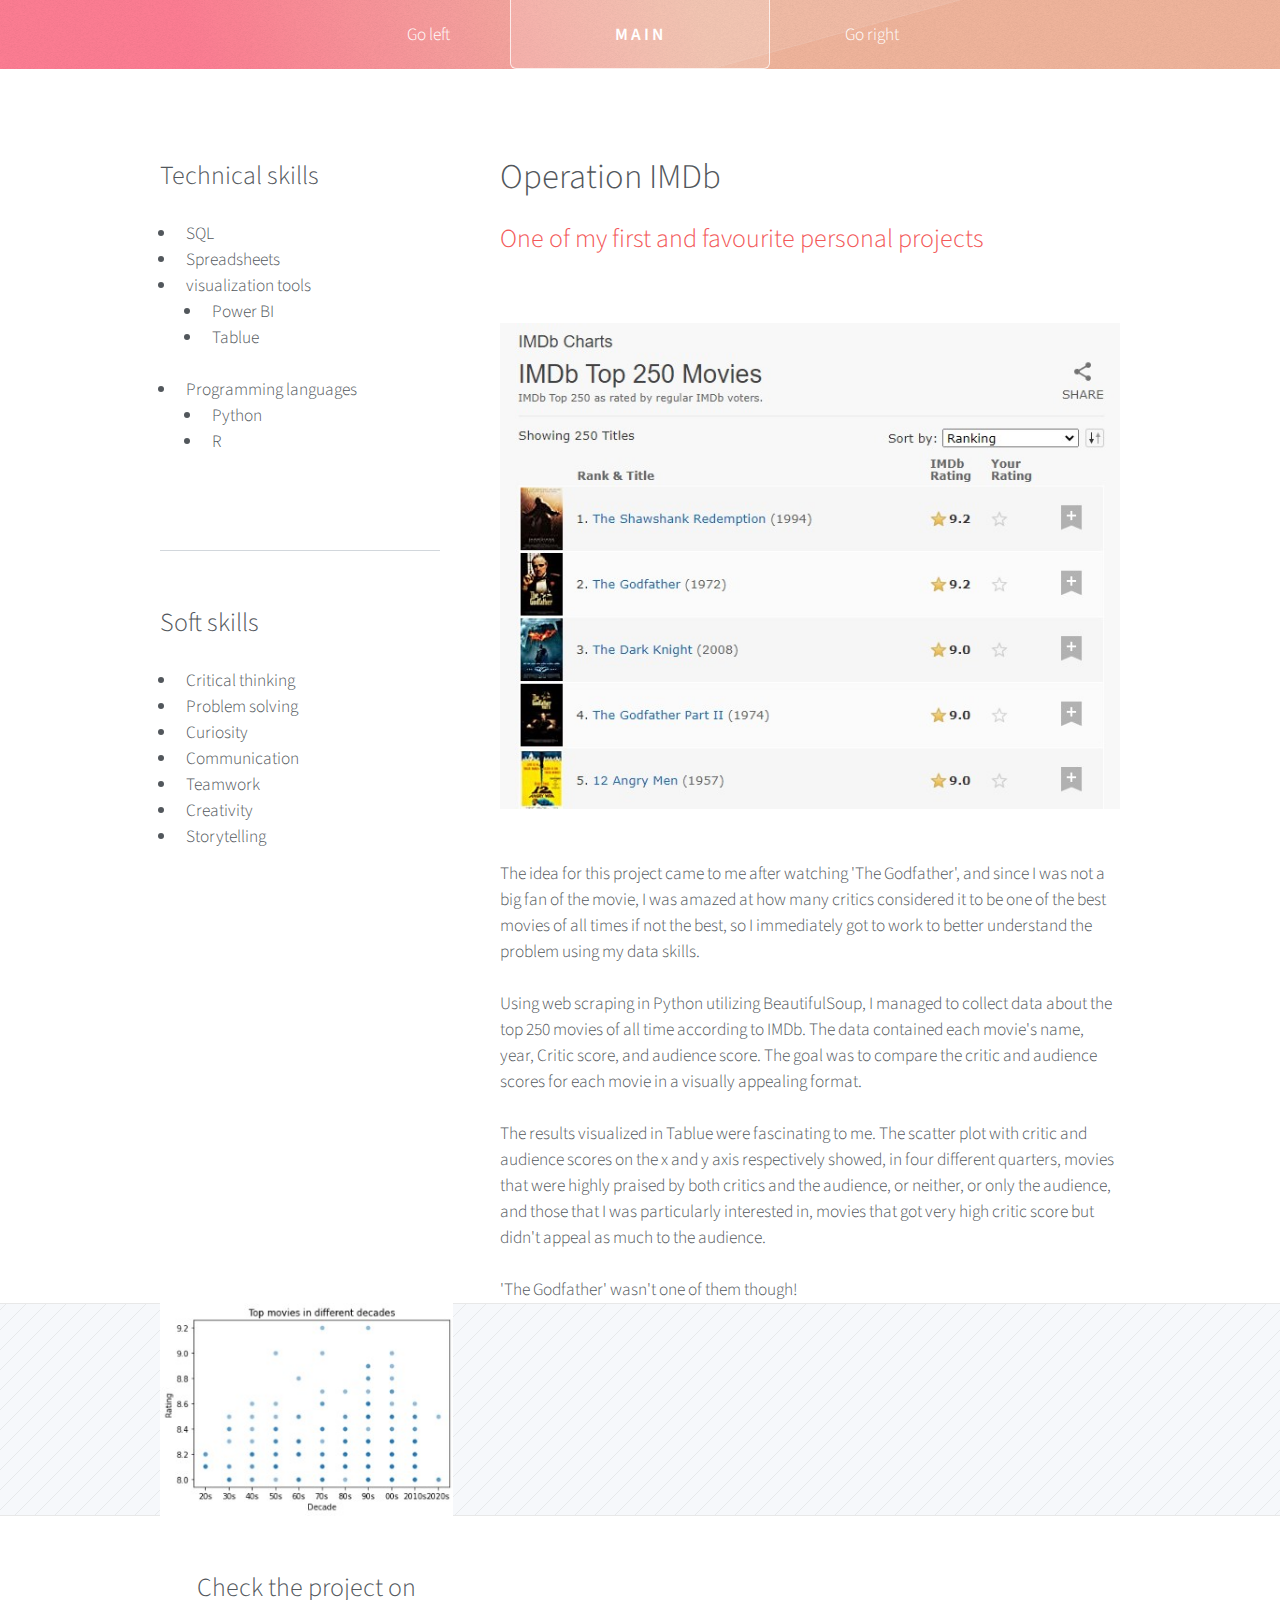
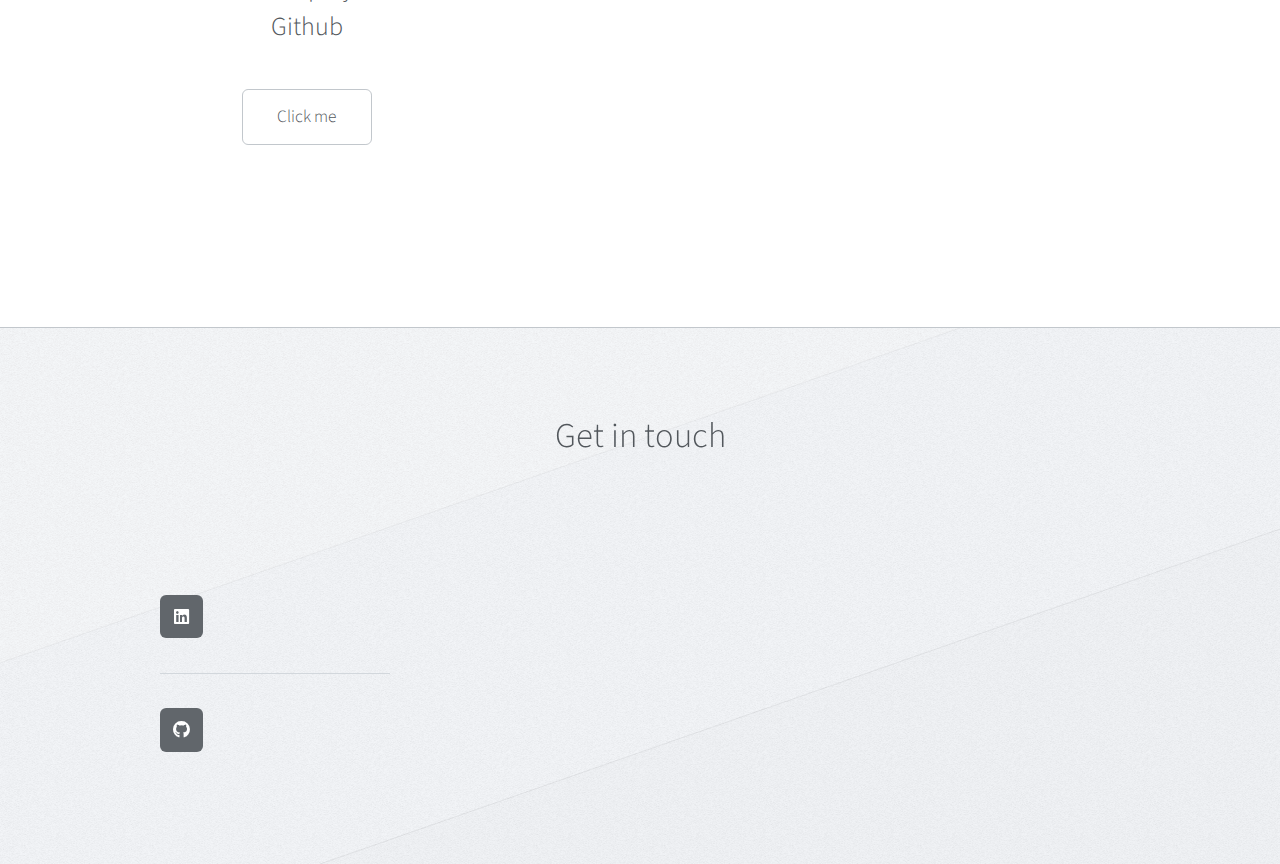
==== left-sidebar.html @ c5d0b9a7 "Add files via upload" ====
<!DOCTYPE HTML>
<!--
	Telephasic by HTML5 UP
	html5up.net | @ajlkn
	Free for personal and commercial use under the CCA 3.0 license (html5up.net/license)
-->
<html>
	<head>
		<title>Marco Nashaat</title>
		<meta charset="utf-8" />
		<meta name="viewport" content="width=device-width, initial-scale=1, user-scalable=no" />
		<link rel="stylesheet" href="assets/css/main.css" />
	</head>
	<body class="left-sidebar is-preload">
		<div id="page-wrapper">

			<!-- Header -->
				<div id="header-wrapper">
					<div id="header" class="container">

						<!-- Logo -->
							<h1 id="logo"><a href="index.html">Main</a></h1>

						<!-- Nav -->
							<nav id="nav">
								<ul>
									<!-- <li>
										<a href="#">Dropdown</a>
										<ul>
											<li><a href="#">Lorem ipsum dolor</a></li>
											<li><a href="#">Magna phasellus</a></li>
											<li><a href="#">Etiam dolore nisl</a></li>
											<li>
												<a href="#">Phasellus consequat</a>
												<ul>
													<li><a href="#">Lorem ipsum dolor</a></li>
													<li><a href="#">Phasellus consequat</a></li>
													<li><a href="#">Magna phasellus</a></li>
													<li><a href="#">Etiam dolore nisl</a></li>
												</ul>
											</li>
											<li><a href="#">Veroeros feugiat</a></li>
										</ul>
									</li> -->
									<li><a href="left-sidebar.html">Go left</a></li>
									<li class="break"><a href="right-sidebar.html">Go right</a></li>
									<!-- <li><a href="no-sidebar.html">No Sidebar</a></li> -->
								</ul>
							</nav>

					</div>
				</div>

			<!-- Main -->
				<div class="wrapper">
					<div class="container" id="main">
						<div class="row gtr-150">
							<div class="col-4 col-12-narrower">

								<!-- Sidebar -->
									<section id="sidebar">
										<section>
											<header>
												<h3>Technical skills</h3>
											</header>
											<p>
												<ul>
													<li>SQL</li>
													<li>Spreadsheets</li>
													<li>visualization tools <ul> <li>Power BI</li> <li>Tablue</li></ul></li>
													<li>Programming languages <ul><li>Python</li> <li>R</li></ul></li>
												</ul>
											</p>
											<ul class="actions">
												<!-- <li><a href="#" class="button">Magna amet nullam</a></li> -->
											</ul>
										</section>
										<section>
											<!-- <a href="#" class="image featured"><img src="images/pic07.jpg" alt="" /></a> -->
											<header>
												<h3>Soft skills</h3>
											</header>
											<p>
												<ul>
													<li>Critical thinking</li>
													<li>Problem solving</li>
													<li>Curiosity</li>
													<li>Communication</li>
													<li>Teamwork</li>
													<li>Creativity</li>
													<li>Storytelling</li>
												</ul>
											</p>
											<ul class="actions">
												<!-- <li><a href="#" class="button">Ipsum sed dolor</a></li> -->
											</ul>
										</section>
									</section>

							</div>
							<div class="col-8 col-12-narrower imp-narrower">

								<!-- Content -->
									<article id="content">
										<header>
											<h2>Operation IMDb</h2>
											<p>One of my first and favourite personal projects</p>
										</header>
										<a href="https://www.imdb.com/chart/top/?ref_=nv_mv_250" target="_blank" class="image featured"><img src="images/6.jpg" alt="" /></a>
										<p>The idea for this project came to me after watching 'The Godfather', and since I was not a big fan of the movie, I was amazed at how many critics considered it to be one of the best movies of all times if not the best, so I immediately got to work to better understand the problem using my data skills. </p>
										<p>Using web scraping in Python utilizing BeautifulSoup, I managed to collect data about the top 250 movies of all time according to IMDb. The data contained each movie's name, year, Critic score, and audience score. The goal was to compare the critic and audience scores for each movie in a visually appealing format.</p>
										<p>The results visualized in Tablue were fascinating to me. The scatter plot with critic and audience scores on the x and y axis respectively showed, in four different quarters, movies that were highly praised by both critics and the audience, or neither, or only the audience, and those that I was particularly interested in, movies that got very high critic score but didn't appeal as much to the audience.</p>
										<p>'The Godfather' wasn't one of them though!</p>
									</article>

							</div>
						</div>
						<div class="row features">
							<section class="col-4 col-12-narrower feature">
								<div class="image-wrapper first">
									<a href="https://github.com/MarcoNashaat/Top-movies-ananlysis/tree/main" target="_blank" class="image featured"><img src="images/7.jpg" alt="" /></a>
								</div>
								<header>
									<h3>Check the project on Github</h3>
								</header>
								<p></p>
								<ul class="actions">
									<li><a href="https://github.com/MarcoNashaat/Top-movies-ananlysis" target="_blank" class="button">Click me</a></li>
								</ul>
							</section>
							<!-- <section class="col-4 col-12-narrower feature">
								<div class="image-wrapper">
									<a href="#" class="image featured"><img src="images/pic04.jpg" alt="" /></a>
								</div>
								<header>
									<h3>Dolor sit consequat magna</h3>
								</header>
								<p>Lorem ipsum dolor sit amet consectetur et sed adipiscing elit. Curabitur
								vel sem sit dolor neque semper magna lorem ipsum.</p>
								<ul class="actions">
									<li><a href="#" class="button">Elevate my awareness</a></li>
								</ul>
							</section>
							<section class="col-4 col-12-narrower feature">
								<div class="image-wrapper">
									<a href="#" class="image featured"><img src="images/pic05.jpg" alt="" /></a>
								</div>
								<header>
									<h3>Dolor sit consequat magna</h3>
								</header>
								<p>Lorem ipsum dolor sit amet consectetur et sed adipiscing elit. Curabitur
								vel sem sit dolor neque semper magna lorem ipsum.</p>
								<ul class="actions">
									<li><a href="#" class="button">Elevate my awareness</a></li>
								</ul>
							</section> -->
						</div>
					</div>
				</div>

			<!-- Footer -->
				<div id="footer-wrapper">
					<div id="footer" class="container">
						<header class="major">
							<h2>Get in touch</h2>
							<p><br />
							</p>
						</header>
						<div class="row">
							<!-- <section class="col-6 col-12-narrower">
								<form method="post" action="#">
									<div class="row gtr-50">
										<div class="col-6 col-12-mobile">
											<input name="name" placeholder="Name" type="text" />
										</div>
										<div class="col-6 col-12-mobile">
											<input name="email" placeholder="Email" type="text" />
										</div>
										<div class="col-12">
											<textarea name="message" placeholder="Message"></textarea>
										</div>
										<div class="col-12">
											<ul class="actions">
												<li><input type="submit" value="Send Message" /></li>
												<li><input type="reset" value="Clear form" /></li>
											</ul>
										</div>
									</div>
								</form>
							</section> -->
							<section class="col-6 col-12-narrower">
								<div class="row gtr-0">
									<ul class="divided icons col-6 col-12-mobile">
										<li class="icon brands fa-linkedin"><a href="https://www.linkedin.com/in/marco-nashaat/" style="color: black;" target="_blank"><span class="extra">linkedin</span></a></li>
										<li class="icon brands fa-github"><a href="https://github.com/MarcoNashaat" target="_blank" style="color: black;"><span class="extra">Github</span></a></li>										
									</ul>
									<!-- <ul class="divided icons col-6 col-12-mobile">
										<li class="icon brands fa-instagram"><a href="#"><span class="extra">instagram.com/</span>untitled</a></li>
										<li class="icon brands fa-youtube"><a href="#"><span class="extra">youtube.com/</span>untitled</a></li>
										<li class="icon brands fa-pinterest"><a href="#"><span class="extra">pinterest.com/</span>untitled</a></li>
									</ul> -->
								</div>
							</section>
						</div>
					</div>
					<!-- <div id="copyright" class="container">
						<ul class="menu">
							<li>&copy; Untitled. All rights reserved.</li><li>Design: <a href="http://html5up.net">HTML5 UP</a></li>
						</ul>
					</div> -->
				</div>

		</div>

		<!-- Scripts -->
			<script src="assets/js/jquery.min.js"></script>
			<script src="assets/js/jquery.dropotron.min.js"></script>
			<script src="assets/js/browser.min.js"></script>
			<script src="assets/js/breakpoints.min.js"></script>
			<script src="assets/js/util.js"></script>
			<script src="assets/js/main.js"></script>

	</body>
</html>
---- assets/css/main.css ----
@import url("fontawesome-all.min.css");
@import url("https://fonts.googleapis.com/css?family=Source+Sans+Pro:300,300italic,400,400italic,600");

/*
	Telephasic by HTML5 UP
	html5up.net | @ajlkn
	Free for personal and commercial use under the CCA 3.0 license (html5up.net/license)
*/

html {
	scroll-behavior: smooth;
  }

html, body, div, span, applet, object,
iframe, h1, h2, h3, h4, h5, h6, p, blockquote,
pre, a, abbr, acronym, address, big, cite,
code, del, dfn, em, img, ins, kbd, q, s, samp,
small, strike, strong, sub, sup, tt, var, b,
u, i, center, dl, dt, dd, ol, ul, li, fieldset,
form, label, legend, table, caption, tbody,
tfoot, thead, tr, th, td, article, aside,
canvas, details, embed, figure, figcaption,
footer, header, hgroup, menu, nav, output, ruby,
section, summary, time, mark, audio, video {
	margin: 0;
	padding: 0;
	border: 0;
	font-size: 100%;
	font: inherit;
	vertical-align: baseline;}

article, aside, details, figcaption, figure,
footer, header, hgroup, menu, nav, section {
	display: block;}

body {
	line-height: 1;
}

ol, ul {
	list-style: none;
}

blockquote, q {
	quotes: none;
}

	blockquote:before, blockquote:after, q:before, q:after {
		content: '';
		content: none;
	}

table {
	border-collapse: collapse;
	border-spacing: 0;
}

body {
	-webkit-text-size-adjust: none;
}

mark {
	background-color: transparent;
	color: inherit;
}

input::-moz-focus-inner {
	border: 0;
	padding: 0;
}

input, select, textarea {
	-moz-appearance: none;
	-webkit-appearance: none;
	-ms-appearance: none;
	appearance: none;
}

/* Basic */

	@-ms-viewport {
		width: device-width;
	}

	html {
		box-sizing: border-box;
	}

	*, *:before, *:after {
		box-sizing: inherit;
	}

	body {
		background: #f5f7fa;
		font-family: 'Source Sans Pro', sans-serif;
		font-weight: 300;
		color: #52575c;
		line-height: 1.75em;
		font-size: 14pt;
	}

		body.is-preload *, body.is-preload *:before, body.is-preload *:after {
			-moz-animation: none !important;
			-webkit-animation: none !important;
			-ms-animation: none !important;
			animation: none !important;
			-moz-transition: none !important;
			-webkit-transition: none !important;
			-ms-transition: none !important;
			transition: none !important;
		}

	input, textarea, select {
		font-family: 'Source Sans Pro', sans-serif;
		font-weight: 300;
		color: #52575c;
		line-height: 1.75em;
		font-size: 15pt;
	}

	h1, h2, h3, h4, h5, h6 {
		font-weight: 300;
		color: #52575c;
	}

	h1 a, h2 a, h3 a, h4 a, h5 a, h6 a {
		color: inherit;
		text-decoration: none;
	}

	h2 {
		font-size: 2em;
		line-height: 1.25em;
	}

	h3 {
		font-size: 1.5em;
		line-height: 1.5em;
	}

	a {
		-moz-transition: color 0.25s ease-in-out, border-color 0.25s ease-in-out, background-color 0.25s ease-in-out;
		-webkit-transition: color 0.25s ease-in-out, border-color 0.25s ease-in-out, background-color 0.25s ease-in-out;
		-ms-transition: color 0.25s ease-in-out, border-color 0.25s ease-in-out, background-color 0.25s ease-in-out;
		transition: color 0.25s ease-in-out, border-color 0.25s ease-in-out, background-color 0.25s ease-in-out;
		color: inherit;
		text-decoration: none;
		border-bottom: dotted 1px #62676c;
	}

		a:hover {
			color: #f35858;
			border-bottom-color: rgba(255, 255, 255, 0);
		}

	strong, b {
		font-weight: 400;
		color: #42474c;
	}

	em, i {
		font-style: italic;
	}

	sub {
		position: relative;
		top: 0.5em;
		font-size: 0.8em;
	}

	sup {
		position: relative;
		top: -0.5em;
		font-size: 0.8em;
	}

	hr {
		border: 0;
		border-top: solid 1px #c2c7cc;
	}

	blockquote {
		border-left: solid 0.5em #c2c7cc;
		padding: 1em 0 1em 2em;
		font-style: italic;
	}

	p, ul, ol, dl, table {
		margin-bottom: 1.5em;
	}

	br.clear {
		clear: both;
	}

	.features {
		margin-bottom: 1.5em;
	}

	.feature {
		text-align: center;
	}

/* Sections/Article */

	section, article {
		margin-bottom: 3em;
	}

	section > :last-child,
	article > :last-child,
	section:last-child,
	article:last-child {
		margin-bottom: 0;
	}

	.row > section, .row > article {
		margin-bottom: 0;
	}

	header {
		margin-bottom: 1.5em;
	}

		header > p {
			display: block;
			color: #f35858;
			padding: 0.75em 0 1em 0;
			font-size: 1.5em;
			line-height: 1.5em;
		}

		header.major {
			text-align: center;
		}

/* Container */

	.container {
		margin: 0 auto;
		max-width: 100%;
		width: 1200px;
	}

		@media screen and (max-width: 1280px) {

			.container {
				width: 960px;
			}

		}

		@media screen and (max-width: 1080px) {

			.container {
				width: 100%;
			}

		}

		@media screen and (max-width: 820px) {

			.container {
				width: 100%;
			}

		}

		@media screen and (max-width: 736px) {

			.container {
				width: 100%;
			}

		}

		@media screen and (max-width: 480px) {

			.container {
				width: 100%;
			}

		}

/* Row */

	.row {
		display: flex;
		flex-wrap: wrap;
		box-sizing: border-box;
		align-items: stretch;
	}

		.row > * {
			box-sizing: border-box;
		}

		.row.gtr-uniform > * > :last-child {
			margin-bottom: 0;
		}

		.row.aln-left {
			justify-content: flex-start;
		}

		.row.aln-center {
			justify-content: center;
		}

		.row.aln-right {
			justify-content: flex-end;
		}

		.row.aln-top {
			align-items: flex-start;
		}

		.row.aln-middle {
			align-items: center;
		}

		.row.aln-bottom {
			align-items: flex-end;
		}

		.row > .imp {
			order: -1;
		}

		.row > .col-1 {
			width: 8.33333%;
		}

		.row > .off-1 {
			margin-left: 8.33333%;
		}

		.row > .col-2 {
			width: 16.66667%;
		}

		.row > .off-2 {
			margin-left: 16.66667%;
		}

		.row > .col-3 {
			width: 25%;
		}

		.row > .off-3 {
			margin-left: 25%;
		}

		.row > .col-4 {
			width: 33.33333%;
		}

		.row > .off-4 {
			margin-left: 33.33333%;
		}

		.row > .col-5 {
			width: 41.66667%;
		}

		.row > .off-5 {
			margin-left: 41.66667%;
		}

		.row > .col-6 {
			width: 50%;
		}

		.row > .off-6 {
			margin-left: 50%;
		}

		.row > .col-7 {
			width: 58.33333%;
		}

		.row > .off-7 {
			margin-left: 58.33333%;
		}

		.row > .col-8 {
			width: 66.66667%;
		}

		.row > .off-8 {
			margin-left: 66.66667%;
		}

		.row > .col-9 {
			width: 75%;
		}

		.row > .off-9 {
			margin-left: 75%;
		}

		.row > .col-10 {
			width: 83.33333%;
		}

		.row > .off-10 {
			margin-left: 83.33333%;
		}

		.row > .col-11 {
			width: 91.66667%;
		}

		.row > .off-11 {
			margin-left: 91.66667%;
		}

		.row > .col-12 {
			width: 100%;
		}

		.row > .off-12 {
			margin-left: 100%;
		}

		.row.gtr-0 {
			margin-top: 0px;
			margin-left: 0px;
		}

			.row.gtr-0 > * {
				padding: 0px 0 0 0px;
			}

			.row.gtr-0.gtr-uniform {
				margin-top: 0px;
			}

				.row.gtr-0.gtr-uniform > * {
					padding-top: 0px;
				}

		.row.gtr-25 {
			margin-top: -12.5px;
			margin-left: -12.5px;
		}

			.row.gtr-25 > * {
				padding: 12.5px 0 0 12.5px;
			}

			.row.gtr-25.gtr-uniform {
				margin-top: -12.5px;
			}

				.row.gtr-25.gtr-uniform > * {
					padding-top: 12.5px;
				}

		.row.gtr-50 {
			margin-top: -25px;
			margin-left: -25px;
		}

			.row.gtr-50 > * {
				padding: 25px 0 0 25px;
			}

			.row.gtr-50.gtr-uniform {
				margin-top: -25px;
			}

				.row.gtr-50.gtr-uniform > * {
					padding-top: 25px;
				}

		.row {
			margin-top: -50px;
			margin-left: -50px;
		}

			.row > * {
				padding: 50px 0 0 50px;
			}

			.row.gtr-uniform {
				margin-top: -50px;
			}

				.row.gtr-uniform > * {
					padding-top: 50px;
				}

		.row.gtr-150 {
			margin-top: -75px;
			margin-left: -75px;
		}

			.row.gtr-150 > * {
				padding: 75px 0 0 75px;
			}

			.row.gtr-150.gtr-uniform {
				margin-top: -75px;
			}

				.row.gtr-150.gtr-uniform > * {
					padding-top: 75px;
				}

		.row.gtr-200 {
			margin-top: -100px;
			margin-left: -100px;
		}

			.row.gtr-200 > * {
				padding: 100px 0 0 100px;
			}

			.row.gtr-200.gtr-uniform {
				margin-top: -100px;
			}

				.row.gtr-200.gtr-uniform > * {
					padding-top: 100px;
				}

		@media screen and (max-width: 1280px) {

			.row {
				display: flex;
				flex-wrap: wrap;
				box-sizing: border-box;
				align-items: stretch;
			}

				.row > * {
					box-sizing: border-box;
				}

				.row.gtr-uniform > * > :last-child {
					margin-bottom: 0;
				}

				.row.aln-left {
					justify-content: flex-start;
				}

				.row.aln-center {
					justify-content: center;
				}

				.row.aln-right {
					justify-content: flex-end;
				}

				.row.aln-top {
					align-items: flex-start;
				}

				.row.aln-middle {
					align-items: center;
				}

				.row.aln-bottom {
					align-items: flex-end;
				}

				.row > .imp-normal {
					order: -1;
				}

				.row > .col-1-normal {
					width: 8.33333%;
				}

				.row > .off-1-normal {
					margin-left: 8.33333%;
				}

				.row > .col-2-normal {
					width: 16.66667%;
				}

				.row > .off-2-normal {
					margin-left: 16.66667%;
				}

				.row > .col-3-normal {
					width: 25%;
				}

				.row > .off-3-normal {
					margin-left: 25%;
				}

				.row > .col-4-normal {
					width: 33.33333%;
				}

				.row > .off-4-normal {
					margin-left: 33.33333%;
				}

				.row > .col-5-normal {
					width: 41.66667%;
				}

				.row > .off-5-normal {
					margin-left: 41.66667%;
				}

				.row > .col-6-normal {
					width: 50%;
				}

				.row > .off-6-normal {
					margin-left: 50%;
				}

				.row > .col-7-normal {
					width: 58.33333%;
				}

				.row > .off-7-normal {
					margin-left: 58.33333%;
				}

				.row > .col-8-normal {
					width: 66.66667%;
				}

				.row > .off-8-normal {
					margin-left: 66.66667%;
				}

				.row > .col-9-normal {
					width: 75%;
				}

				.row > .off-9-normal {
					margin-left: 75%;
				}

				.row > .col-10-normal {
					width: 83.33333%;
				}

				.row > .off-10-normal {
					margin-left: 83.33333%;
				}

				.row > .col-11-normal {
					width: 91.66667%;
				}

				.row > .off-11-normal {
					margin-left: 91.66667%;
				}

				.row > .col-12-normal {
					width: 100%;
				}

				.row > .off-12-normal {
					margin-left: 100%;
				}

				.row.gtr-0 {
					margin-top: 0px;
					margin-left: 0px;
				}

					.row.gtr-0 > * {
						padding: 0px 0 0 0px;
					}

					.row.gtr-0.gtr-uniform {
						margin-top: 0px;
					}

						.row.gtr-0.gtr-uniform > * {
							padding-top: 0px;
						}

				.row.gtr-25 {
					margin-top: -10px;
					margin-left: -10px;
				}

					.row.gtr-25 > * {
						padding: 10px 0 0 10px;
					}

					.row.gtr-25.gtr-uniform {
						margin-top: -10px;
					}

						.row.gtr-25.gtr-uniform > * {
							padding-top: 10px;
						}

				.row.gtr-50 {
					margin-top: -20px;
					margin-left: -20px;
				}

					.row.gtr-50 > * {
						padding: 20px 0 0 20px;
					}

					.row.gtr-50.gtr-uniform {
						margin-top: -20px;
					}

						.row.gtr-50.gtr-uniform > * {
							padding-top: 20px;
						}

				.row {
					margin-top: -40px;
					margin-left: -40px;
				}

					.row > * {
						padding: 40px 0 0 40px;
					}

					.row.gtr-uniform {
						margin-top: -40px;
					}

						.row.gtr-uniform > * {
							padding-top: 40px;
						}

				.row.gtr-150 {
					margin-top: -60px;
					margin-left: -60px;
				}

					.row.gtr-150 > * {
						padding: 60px 0 0 60px;
					}

					.row.gtr-150.gtr-uniform {
						margin-top: -60px;
					}

						.row.gtr-150.gtr-uniform > * {
							padding-top: 60px;
						}

				.row.gtr-200 {
					margin-top: -80px;
					margin-left: -80px;
				}

					.row.gtr-200 > * {
						padding: 80px 0 0 80px;
					}

					.row.gtr-200.gtr-uniform {
						margin-top: -80px;
					}

						.row.gtr-200.gtr-uniform > * {
							padding-top: 80px;
						}

		}

		@media screen and (max-width: 1080px) {

			.row {
				display: flex;
				flex-wrap: wrap;
				box-sizing: border-box;
				align-items: stretch;
			}

				.row > * {
					box-sizing: border-box;
				}

				.row.gtr-uniform > * > :last-child {
					margin-bottom: 0;
				}

				.row.aln-left {
					justify-content: flex-start;
				}

				.row.aln-center {
					justify-content: center;
				}

				.row.aln-right {
					justify-content: flex-end;
				}

				.row.aln-top {
					align-items: flex-start;
				}

				.row.aln-middle {
					align-items: center;
				}

				.row.aln-bottom {
					align-items: flex-end;
				}

				.row > .imp-narrow {
					order: -1;
				}

				.row > .col-1-narrow {
					width: 8.33333%;
				}

				.row > .off-1-narrow {
					margin-left: 8.33333%;
				}

				.row > .col-2-narrow {
					width: 16.66667%;
				}

				.row > .off-2-narrow {
					margin-left: 16.66667%;
				}

				.row > .col-3-narrow {
					width: 25%;
				}

				.row > .off-3-narrow {
					margin-left: 25%;
				}

				.row > .col-4-narrow {
					width: 33.33333%;
				}

				.row > .off-4-narrow {
					margin-left: 33.33333%;
				}

				.row > .col-5-narrow {
					width: 41.66667%;
				}

				.row > .off-5-narrow {
					margin-left: 41.66667%;
				}

				.row > .col-6-narrow {
					width: 50%;
				}

				.row > .off-6-narrow {
					margin-left: 50%;
				}

				.row > .col-7-narrow {
					width: 58.33333%;
				}

				.row > .off-7-narrow {
					margin-left: 58.33333%;
				}

				.row > .col-8-narrow {
					width: 66.66667%;
				}

				.row > .off-8-narrow {
					margin-left: 66.66667%;
				}

				.row > .col-9-narrow {
					width: 75%;
				}

				.row > .off-9-narrow {
					margin-left: 75%;
				}

				.row > .col-10-narrow {
					width: 83.33333%;
				}

				.row > .off-10-narrow {
					margin-left: 83.33333%;
				}

				.row > .col-11-narrow {
					width: 91.66667%;
				}

				.row > .off-11-narrow {
					margin-left: 91.66667%;
				}

				.row > .col-12-narrow {
					width: 100%;
				}

				.row > .off-12-narrow {
					margin-left: 100%;
				}

				.row.gtr-0 {
					margin-top: 0px;
					margin-left: 0px;
				}

					.row.gtr-0 > * {
						padding: 0px 0 0 0px;
					}

					.row.gtr-0.gtr-uniform {
						margin-top: 0px;
					}

						.row.gtr-0.gtr-uniform > * {
							padding-top: 0px;
						}

				.row.gtr-25 {
					margin-top: -10px;
					margin-left: -10px;
				}

					.row.gtr-25 > * {
						padding: 10px 0 0 10px;
					}

					.row.gtr-25.gtr-uniform {
						margin-top: -10px;
					}

						.row.gtr-25.gtr-uniform > * {
							padding-top: 10px;
						}

				.row.gtr-50 {
					margin-top: -20px;
					margin-left: -20px;
				}

					.row.gtr-50 > * {
						padding: 20px 0 0 20px;
					}

					.row.gtr-50.gtr-uniform {
						margin-top: -20px;
					}

						.row.gtr-50.gtr-uniform > * {
							padding-top: 20px;
						}

				.row {
					margin-top: -40px;
					margin-left: -40px;
				}

					.row > * {
						padding: 40px 0 0 40px;
					}

					.row.gtr-uniform {
						margin-top: -40px;
					}

						.row.gtr-uniform > * {
							padding-top: 40px;
						}

				.row.gtr-150 {
					margin-top: -60px;
					margin-left: -60px;
				}

					.row.gtr-150 > * {
						padding: 60px 0 0 60px;
					}

					.row.gtr-150.gtr-uniform {
						margin-top: -60px;
					}

						.row.gtr-150.gtr-uniform > * {
							padding-top: 60px;
						}

				.row.gtr-200 {
					margin-top: -80px;
					margin-left: -80px;
				}

					.row.gtr-200 > * {
						padding: 80px 0 0 80px;
					}

					.row.gtr-200.gtr-uniform {
						margin-top: -80px;
					}

						.row.gtr-200.gtr-uniform > * {
							padding-top: 80px;
						}

		}

		@media screen and (max-width: 820px) {

			.row {
				display: flex;
				flex-wrap: wrap;
				box-sizing: border-box;
				align-items: stretch;
			}

				.row > * {
					box-sizing: border-box;
				}

				.row.gtr-uniform > * > :last-child {
					margin-bottom: 0;
				}

				.row.aln-left {
					justify-content: flex-start;
				}

				.row.aln-center {
					justify-content: center;
				}

				.row.aln-right {
					justify-content: flex-end;
				}

				.row.aln-top {
					align-items: flex-start;
				}

				.row.aln-middle {
					align-items: center;
				}

				.row.aln-bottom {
					align-items: flex-end;
				}

				.row > .imp-narrower {
					order: -1;
				}

				.row > .col-1-narrower {
					width: 8.33333%;
				}

				.row > .off-1-narrower {
					margin-left: 8.33333%;
				}

				.row > .col-2-narrower {
					width: 16.66667%;
				}

				.row > .off-2-narrower {
					margin-left: 16.66667%;
				}

				.row > .col-3-narrower {
					width: 25%;
				}

				.row > .off-3-narrower {
					margin-left: 25%;
				}

				.row > .col-4-narrower {
					width: 33.33333%;
				}

				.row > .off-4-narrower {
					margin-left: 33.33333%;
				}

				.row > .col-5-narrower {
					width: 41.66667%;
				}

				.row > .off-5-narrower {
					margin-left: 41.66667%;
				}

				.row > .col-6-narrower {
					width: 50%;
				}

				.row > .off-6-narrower {
					margin-left: 50%;
				}

				.row > .col-7-narrower {
					width: 58.33333%;
				}

				.row > .off-7-narrower {
					margin-left: 58.33333%;
				}

				.row > .col-8-narrower {
					width: 66.66667%;
				}

				.row > .off-8-narrower {
					margin-left: 66.66667%;
				}

				.row > .col-9-narrower {
					width: 75%;
				}

				.row > .off-9-narrower {
					margin-left: 75%;
				}

				.row > .col-10-narrower {
					width: 83.33333%;
				}

				.row > .off-10-narrower {
					margin-left: 83.33333%;
				}

				.row > .col-11-narrower {
					width: 91.66667%;
				}

				.row > .off-11-narrower {
					margin-left: 91.66667%;
				}

				.row > .col-12-narrower {
					width: 100%;
				}

				.row > .off-12-narrower {
					margin-left: 100%;
				}

				.row.gtr-0 {
					margin-top: 0px;
					margin-left: 0px;
				}

					.row.gtr-0 > * {
						padding: 0px 0 0 0px;
					}

					.row.gtr-0.gtr-uniform {
						margin-top: 0px;
					}

						.row.gtr-0.gtr-uniform > * {
							padding-top: 0px;
						}

				.row.gtr-25 {
					margin-top: -7.5px;
					margin-left: -7.5px;
				}

					.row.gtr-25 > * {
						padding: 7.5px 0 0 7.5px;
					}

					.row.gtr-25.gtr-uniform {
						margin-top: -7.5px;
					}

						.row.gtr-25.gtr-uniform > * {
							padding-top: 7.5px;
						}

				.row.gtr-50 {
					margin-top: -15px;
					margin-left: -15px;
				}

					.row.gtr-50 > * {
						padding: 15px 0 0 15px;
					}

					.row.gtr-50.gtr-uniform {
						margin-top: -15px;
					}

						.row.gtr-50.gtr-uniform > * {
							padding-top: 15px;
						}

				.row {
					margin-top: -30px;
					margin-left: -30px;
				}

					.row > * {
						padding: 30px 0 0 30px;
					}

					.row.gtr-uniform {
						margin-top: -30px;
					}

						.row.gtr-uniform > * {
							padding-top: 30px;
						}

				.row.gtr-150 {
					margin-top: -45px;
					margin-left: -45px;
				}

					.row.gtr-150 > * {
						padding: 45px 0 0 45px;
					}

					.row.gtr-150.gtr-uniform {
						margin-top: -45px;
					}

						.row.gtr-150.gtr-uniform > * {
							padding-top: 45px;
						}

				.row.gtr-200 {
					margin-top: -60px;
					margin-left: -60px;
				}

					.row.gtr-200 > * {
						padding: 60px 0 0 60px;
					}

					.row.gtr-200.gtr-uniform {
						margin-top: -60px;
					}

						.row.gtr-200.gtr-uniform > * {
							padding-top: 60px;
						}

		}

		@media screen and (max-width: 736px) {

			.row {
				display: flex;
				flex-wrap: wrap;
				box-sizing: border-box;
				align-items: stretch;
			}

				.row > * {
					box-sizing: border-box;
				}

				.row.gtr-uniform > * > :last-child {
					margin-bottom: 0;
				}

				.row.aln-left {
					justify-content: flex-start;
				}

				.row.aln-center {
					justify-content: center;
				}

				.row.aln-right {
					justify-content: flex-end;
				}

				.row.aln-top {
					align-items: flex-start;
				}

				.row.aln-middle {
					align-items: center;
				}

				.row.aln-bottom {
					align-items: flex-end;
				}

				.row > .imp-mobile {
					order: -1;
				}

				.row > .col-1-mobile {
					width: 8.33333%;
				}

				.row > .off-1-mobile {
					margin-left: 8.33333%;
				}

				.row > .col-2-mobile {
					width: 16.66667%;
				}

				.row > .off-2-mobile {
					margin-left: 16.66667%;
				}

				.row > .col-3-mobile {
					width: 25%;
				}

				.row > .off-3-mobile {
					margin-left: 25%;
				}

				.row > .col-4-mobile {
					width: 33.33333%;
				}

				.row > .off-4-mobile {
					margin-left: 33.33333%;
				}

				.row > .col-5-mobile {
					width: 41.66667%;
				}

				.row > .off-5-mobile {
					margin-left: 41.66667%;
				}

				.row > .col-6-mobile {
					width: 50%;
				}

				.row > .off-6-mobile {
					margin-left: 50%;
				}

				.row > .col-7-mobile {
					width: 58.33333%;
				}

				.row > .off-7-mobile {
					margin-left: 58.33333%;
				}

				.row > .col-8-mobile {
					width: 66.66667%;
				}

				.row > .off-8-mobile {
					margin-left: 66.66667%;
				}

				.row > .col-9-mobile {
					width: 75%;
				}

				.row > .off-9-mobile {
					margin-left: 75%;
				}

				.row > .col-10-mobile {
					width: 83.33333%;
				}

				.row > .off-10-mobile {
					margin-left: 83.33333%;
				}

				.row > .col-11-mobile {
					width: 91.66667%;
				}

				.row > .off-11-mobile {
					margin-left: 91.66667%;
				}

				.row > .col-12-mobile {
					width: 100%;
				}

				.row > .off-12-mobile {
					margin-left: 100%;
				}

				.row.gtr-0 {
					margin-top: 0px;
					margin-left: 0px;
				}

					.row.gtr-0 > * {
						padding: 0px 0 0 0px;
					}

					.row.gtr-0.gtr-uniform {
						margin-top: 0px;
					}

						.row.gtr-0.gtr-uniform > * {
							padding-top: 0px;
						}

				.row.gtr-25 {
					margin-top: -5px;
					margin-left: -5px;
				}

					.row.gtr-25 > * {
						padding: 5px 0 0 5px;
					}

					.row.gtr-25.gtr-uniform {
						margin-top: -5px;
					}

						.row.gtr-25.gtr-uniform > * {
							padding-top: 5px;
						}

				.row.gtr-50 {
					margin-top: -10px;
					margin-left: -10px;
				}

					.row.gtr-50 > * {
						padding: 10px 0 0 10px;
					}

					.row.gtr-50.gtr-uniform {
						margin-top: -10px;
					}

						.row.gtr-50.gtr-uniform > * {
							padding-top: 10px;
						}

				.row {
					margin-top: -20px;
					margin-left: -20px;
				}

					.row > * {
						padding: 20px 0 0 20px;
					}

					.row.gtr-uniform {
						margin-top: -20px;
					}

						.row.gtr-uniform > * {
							padding-top: 20px;
						}

				.row.gtr-150 {
					margin-top: -30px;
					margin-left: -30px;
				}

					.row.gtr-150 > * {
						padding: 30px 0 0 30px;
					}

					.row.gtr-150.gtr-uniform {
						margin-top: -30px;
					}

						.row.gtr-150.gtr-uniform > * {
							padding-top: 30px;
						}

				.row.gtr-200 {
					margin-top: -40px;
					margin-left: -40px;
				}

					.row.gtr-200 > * {
						padding: 40px 0 0 40px;
					}

					.row.gtr-200.gtr-uniform {
						margin-top: -40px;
					}

						.row.gtr-200.gtr-uniform > * {
							padding-top: 40px;
						}

		}

		@media screen and (max-width: 480px) {

			.row {
				display: flex;
				flex-wrap: wrap;
				box-sizing: border-box;
				align-items: stretch;
			}

				.row > * {
					box-sizing: border-box;
				}

				.row.gtr-uniform > * > :last-child {
					margin-bottom: 0;
				}

				.row.aln-left {
					justify-content: flex-start;
				}

				.row.aln-center {
					justify-content: center;
				}

				.row.aln-right {
					justify-content: flex-end;
				}

				.row.aln-top {
					align-items: flex-start;
				}

				.row.aln-middle {
					align-items: center;
				}

				.row.aln-bottom {
					align-items: flex-end;
				}

				.row > .imp-mobilep {
					order: -1;
				}

				.row > .col-1-mobilep {
					width: 8.33333%;
				}

				.row > .off-1-mobilep {
					margin-left: 8.33333%;
				}

				.row > .col-2-mobilep {
					width: 16.66667%;
				}

				.row > .off-2-mobilep {
					margin-left: 16.66667%;
				}

				.row > .col-3-mobilep {
					width: 25%;
				}

				.row > .off-3-mobilep {
					margin-left: 25%;
				}

				.row > .col-4-mobilep {
					width: 33.33333%;
				}

				.row > .off-4-mobilep {
					margin-left: 33.33333%;
				}

				.row > .col-5-mobilep {
					width: 41.66667%;
				}

				.row > .off-5-mobilep {
					margin-left: 41.66667%;
				}

				.row > .col-6-mobilep {
					width: 50%;
				}

				.row > .off-6-mobilep {
					margin-left: 50%;
				}

				.row > .col-7-mobilep {
					width: 58.33333%;
				}

				.row > .off-7-mobilep {
					margin-left: 58.33333%;
				}

				.row > .col-8-mobilep {
					width: 66.66667%;
				}

				.row > .off-8-mobilep {
					margin-left: 66.66667%;
				}

				.row > .col-9-mobilep {
					width: 75%;
				}

				.row > .off-9-mobilep {
					margin-left: 75%;
				}

				.row > .col-10-mobilep {
					width: 83.33333%;
				}

				.row > .off-10-mobilep {
					margin-left: 83.33333%;
				}

				.row > .col-11-mobilep {
					width: 91.66667%;
				}

				.row > .off-11-mobilep {
					margin-left: 91.66667%;
				}

				.row > .col-12-mobilep {
					width: 100%;
				}

				.row > .off-12-mobilep {
					margin-left: 100%;
				}

				.row.gtr-0 {
					margin-top: 0px;
					margin-left: 0px;
				}

					.row.gtr-0 > * {
						padding: 0px 0 0 0px;
					}

					.row.gtr-0.gtr-uniform {
						margin-top: 0px;
					}

						.row.gtr-0.gtr-uniform > * {
							padding-top: 0px;
						}

				.row.gtr-25 {
					margin-top: -5px;
					margin-left: -5px;
				}

					.row.gtr-25 > * {
						padding: 5px 0 0 5px;
					}

					.row.gtr-25.gtr-uniform {
						margin-top: -5px;
					}

						.row.gtr-25.gtr-uniform > * {
							padding-top: 5px;
						}

				.row.gtr-50 {
					margin-top: -10px;
					margin-left: -10px;
				}

					.row.gtr-50 > * {
						padding: 10px 0 0 10px;
					}

					.row.gtr-50.gtr-uniform {
						margin-top: -10px;
					}

						.row.gtr-50.gtr-uniform > * {
							padding-top: 10px;
						}

				.row {
					margin-top: -20px;
					margin-left: -20px;
				}

					.row > * {
						padding: 20px 0 0 20px;
					}

					.row.gtr-uniform {
						margin-top: -20px;
					}

						.row.gtr-uniform > * {
							padding-top: 20px;
						}

				.row.gtr-150 {
					margin-top: -30px;
					margin-left: -30px;
				}

					.row.gtr-150 > * {
						padding: 30px 0 0 30px;
					}

					.row.gtr-150.gtr-uniform {
						margin-top: -30px;
					}

						.row.gtr-150.gtr-uniform > * {
							padding-top: 30px;
						}

				.row.gtr-200 {
					margin-top: -40px;
					margin-left: -40px;
				}

					.row.gtr-200 > * {
						padding: 40px 0 0 40px;
					}

					.row.gtr-200.gtr-uniform {
						margin-top: -40px;
					}

						.row.gtr-200.gtr-uniform > * {
							padding-top: 40px;
						}

		}

/* Image */

	.image {
		-moz-transition: opacity 0.25s ease-in-out;
		-webkit-transition: opacity 0.25s ease-in-out;
		-ms-transition: opacity 0.25s ease-in-out;
		transition: opacity 0.25s ease-in-out;
		display: inline-block;
		outline: 0;
		border: 0;
	}

		.image img {
			display: block;
			width: 100%;
		}

		.image.fit {
			display: block;
			width: 100%;
		}

		.image.featured {
			display: block;
			width: 100%;
			margin: 0 0 3em 0;
		}

		.image.left {
			float: left;
			margin: 0 2em 2em 0;
		}

		.image.centered {
			display: block;
			margin: 0 0 3em 0;
		}

			.image.centered img {
				margin: 0 auto;
				width: auto;
			}

	a.image:hover {
		opacity: 0.85;
	}

/* List */

	ul {
		list-style: disc;
		padding-left: 1em;
	}

		ul li {
			padding-left: 0.5em;
		}

	ol {
		list-style: decimal;
		padding-left: 1.25em;
	}

		ol li {
			padding-left: 0.25em;
		}

/* Actions */

	ul.actions {
		padding-top: 1em;
		list-style: none;
		padding-left: 0;
	}

		ul.actions.major {
			text-align: center;
		}

		ul.actions li {
			display: inline-block;
			margin-left: 1em;
			padding-left: 0;
		}

			ul.actions li:first-child {
				margin-left: 0;
			}

/* Divided */

	ul.divided {
		list-style: none;
		padding-left: 0;
	}

		ul.divided li {
			border-top: solid 1px #d2d7dc;
			padding-top: 2em;
			margin-top: 2em;
			padding-left: 0;
		}

			ul.divided li:first-child {
				padding-top: 0;
				margin-top: 0;
				border-top: 0;
			}

/* Icons */

	ul.icons {
		list-style: none;
		padding-left: 0;
	}

		ul.icons li {
			padding-left: 0;
		}

			ul.icons li:before {
				display: inline-block;
				color: #fff;
				background: #61666b;
				width: 2.5em;
				height: 2.5em;
				border-radius: 0.35em;
				text-align: center;
				line-height: 2.5em;
				margin-right: 0.75em;
			}

/* Menu */

	ul.menu {
		list-style: none;
		padding-left: 0;
	}

		ul.menu li {
			display: inline-block;
			border-left: solid 1px #d2d7dc;
			padding-left: 1em;
			margin-left: 1em;
		}

			ul.menu li:first-child {
				border-left: 0;
				padding-left: 0;
				margin-left: 0;
			}

/* Form */

	form .actions {
		padding-top: 0;
	}

	form label {
		display: block;
		font-weight: 300;
		color: #52575c;
		margin: 0 0 0.5em 0;
	}

	form input[type="text"],
	form input[type="email"],
	form input[type="password"],
	form select,
	form textarea {
		-moz-transition: background-color 0.25s ease-in-out;
		-webkit-transition: background-color 0.25s ease-in-out;
		-ms-transition: background-color 0.25s ease-in-out;
		transition: background-color 0.25s ease-in-out;
		-webkit-appearance: none;
		display: block;
		background: #f9fbfe;
		border: solid 1px #d2d7dc;
		border-radius: 0.35em;
		width: 100%;
		line-height: 1.5em;
		padding: 0.75em;
	}

		form input[type="text"]:focus,
		form input[type="email"]:focus,
		form input[type="password"]:focus,
		form select:focus,
		form textarea:focus {
			background: #fff;
		}

	form textarea {
		min-height: 7em;
	}

	form ::-webkit-input-placeholder {
		color: #555 !important;
	}

	form :-moz-placeholder {
		color: #555 !important;
	}

	form ::-moz-placeholder {
		color: #555 !important;
	}

	form :-ms-input-placeholder {
		color: #555 !important;
	}

	form ::-moz-focus-inner {
		border: 0;
	}

/* Table */

	table {
		width: 100%;
	}

		table.default {
			width: 100%;
		}

			table.default tbody tr {
				border-top: solid 1px #D2D7DC;
			}

				table.default tbody tr:nth-child(2n+1) {
					background: #f9fbfe;
				}

			table.default td {
				padding: 0.5em 1em 0.5em 1em;
			}

			table.default th {
				text-align: left;
				font-weight: 400;
				padding: 0.5em 1em 0.5em 1em;
			}

			table.default tfoot {
				border-top: solid 1px #D2D7DC;
			}

/* Button */

	input[type="button"],
	input[type="submit"],
	input[type="reset"],
	button,
	.button {
		-moz-transition: color 0.25s ease-in-out, border-color 0.25s ease-in-out, background-color 0.25s ease-in-out;
		-webkit-transition: color 0.25s ease-in-out, border-color 0.25s ease-in-out, background-color 0.25s ease-in-out;
		-ms-transition: color 0.25s ease-in-out, border-color 0.25s ease-in-out, background-color 0.25s ease-in-out;
		transition: color 0.25s ease-in-out, border-color 0.25s ease-in-out, background-color 0.25s ease-in-out;
		display: inline-block;
		color: inherit;
		background: none;
		text-decoration: none;
		border: solid 1px #c2c7cc;
		border-radius: 0.35em;
		padding: 0.8em 2em 0.8em 2em;
		cursor: pointer;
		outline: 0;
	}

		input[type="button"]:hover,
		input[type="submit"]:hover,
		input[type="reset"]:hover,
		button:hover,
		.button:hover {
			color: #f35858;
			border-color: rgba(243, 88, 88, 0.5);
		}

/* Icons */

	.icon {
		text-decoration: none;
		text-decoration: none;
	}

		.icon:before {
			-moz-osx-font-smoothing: grayscale;
			-webkit-font-smoothing: antialiased;
			display: inline-block;
			font-style: normal;
			font-variant: normal;
			text-rendering: auto;
			line-height: 1;
			text-transform: none !important;
			font-family: 'Font Awesome 5 Free';
			font-weight: 400;
		}

		.icon:before {
			line-height: inherit;
		}

		.icon > .label {
			display: none;
		}

		.icon.solid:before {
			font-weight: 900;
		}

		.icon.brands:before {
			font-family: 'Font Awesome 5 Brands';
		}

/* Wrappers */

	.wrapper {
		position: relative;
		background: #fff;
		overflow-x: hidden;
		padding: 6em 0 6em 0;
	}

	.image-wrapper {
		position: relative;
	}

		.image-wrapper .image {
			position: relative;
			z-index: 2;
		}

		.image-wrapper.first:before {
			content: '';
			display: block;
			width: 2000%;
			height: 100%;
			position: absolute;
			left: -1000%;
			top: 0;
			z-index: 1;
			box-shadow: inset 0px 0px 0px 1px #e8e8e8;
			background: #f6f8fb url("images/image-wrapper.svg");
		}

	#header-wrapper {
		position: relative;
		padding: 4em 0 2em 0;
		background-image: url("images/header.svg");
		background-image: url("images/overlay.png"), url("images/header.svg"), -moz-linear-gradient(75deg, #FF7088 15%, #F2B69D 55%);
		background-image: url("images/overlay.png"), url("images/header.svg"), -webkit-linear-gradient(75deg, #FF7088 15%, #F2B69D 55%);
		background-image: url("images/overlay.png"), url("images/header.svg"), -ms-linear-gradient(75deg, #FF7088 15%, #F2B69D 55%);
		background-image: url("images/overlay.png"), url("images/header.svg"), linear-gradient(75deg, #FF7088 15%, #F2B69D 55%);
		background-color: #f08c89;
		background-size: 100% 620%;
		background-size: 128px 128px, 100% 620%, auto;
		background-repeat: repeat, no-repeat, no-repeat;
	}

	.homepage #header-wrapper {
		padding: 10em 0 6em 0;
		background-size: 128px 128px, 100% 100%, auto;
	}

	#promo-wrapper {
		position: relative;
		background-image: url("images/overlay.png"), url("../../images/promo.jpg");
		background-size: 192px 192px, cover;
		background-position: top left, center center;
		color: #fff;
		text-align: center;
		padding: 6em 0 6em 0;
	}

	#footer-wrapper {
		-webkit-transform: translate3d(0, 0, 0);
		position: relative;
		border-top: solid 1px #c2c7cc;
		padding: 6em 0 6em 0;
		background-image: url("images/overlay.png"), url("images/footer.svg");
		background-size: 128px 128px,				100% 100%;
	}

/* Header */

	#logo {
		position: absolute;
		z-index: 1;
		top: 0;
		left: 50%;
		width: 15em;
		margin-left: -7.5em;
	}

		#logo a {
			display: block;
			width: 100%;
			height: 4em;
			line-height: 4em;
			background: rgba(255, 255, 255, 0.15);
			border: solid 1px;
			border-color: #fff;
			border-color: rgba(255, 255, 255, 0.75);
			border-top: 0;
			border-radius: 0 0 0.35em 0.35em;
			color: #fff;
			display: inline-block;
			font-weight: 600;
			letter-spacing: 3px;
			text-align: center;
			text-transform: uppercase;
		}

	#nav {
		text-align: center;
		position: absolute;
		top: 0;
		left: 0;
		width: 100%;
		height: 4em;
		line-height: 4em;
	}

		#nav > ul {
			margin: 0;
		}

			#nav > ul > li {
				display: inline-block;
				margin-left: 1em;
			}

				#nav > ul > li > ul {
					display: none;
				}

				#nav > ul > li > span, #nav > ul > li > a {
					color: #fff;
					text-decoration: none;
					outline: 0;
					border: 0;
					border: solid 1px rgba(255, 255, 255, 0);
					border-radius: 0.35em;
					padding: 0.3em 1em 0.3em 1em;
					-moz-transition: border-color 0.25s ease-in-out, background-color 0.25s ease-in-out;
					-webkit-transition: border-color 0.25s ease-in-out, background-color 0.25s ease-in-out;
					-o-transition: border-color 0.25s ease-in-out, background-color 0.25s ease-in-out;
					-ms-transition: border-color 0.25s ease-in-out, background-color 0.25s ease-in-out;
					transition: border-color 0.25s ease-in-out, background-color 0.25s ease-in-out;
				}

				#nav > ul > li.active > span, #nav > ul > li.active > a {
					border-color: rgba(255, 255, 255, 0.75);
					background-color: rgba(255, 255, 255, 0.15);
					color: #fff;
				}

				#nav > ul > li:first-child {
					margin-left: 0;
				}

				#nav > ul > li.break {
					margin-left: 20em;
				}

	.dropotron {
		text-align: left;
		line-height: 2em;
		border-radius: 0.35em;
		min-width: 12em;
		background: #fff;
		line-height: 1em;
		padding: 0.85em 0 0.85em 0;
		box-shadow: 0px 1px 3px 0px rgba(0, 0, 0, 0.25);
		margin-top: -0.8em;
		list-style: none;
	}

		.dropotron a, .dropotron span {
			display: block;
			padding: 0.65em 1em 0.65em 1em;
			border-top: solid 1px #e8e8e8;
			border-bottom: 0;
		}

		.dropotron li {
			padding-left: 0;
		}

			.dropotron li:first-child > a, .dropotron li:first-child > span {
				border-top: 0;
			}

			.dropotron li.active > a, .dropotron li.active > span {
				color: #f35858;
			}

		.dropotron.level-0 {
			font-size: 0.9em;
			margin-top: 0;
		}

			.dropotron.level-0:before {
				content: '';
				position: absolute;
				top: -1em;
				width: 1em;
				height: 1em;
				border-bottom: solid 0.5em #fff;
				border-left: solid 0.5em rgba(255, 255, 255, 0);
				border-right: solid 0.5em rgba(255, 255, 255, 0);
			}

			.dropotron.level-0.center:before {
				left: 50%;
				margin-left: -0.5em;
			}

			.dropotron.level-0.left:before {
				left: 1em;
			}

			.dropotron.level-0.right:before {
				right: 1em;
			}

/* Hero */

	#hero {
		position: relative;
		color: #fff;
		text-align: center;
		z-index: 1;
	}

		#hero h2 {
			color: #fff;
			font-size: 3em;
		}

		#hero strong {
			color: inherit;
		}

		#hero header > span {
			color: #fff;
		}

		#hero p {
			font-size: 1.5em;
			line-height: 1.5em;
		}

		#hero .button {
			background: #fff;
			border-color: rgba(255, 255, 255, 0);
			color: #f08c89;
			font-size: 1.25em;
		}

			#hero .button:hover {
				border-color: rgba(255, 255, 255, 0.75);
				background-color: rgba(255, 255, 255, 0.15);
				color: #fff;
			}

		#hero a {
			color: #fff;
			border-color: #fff;
			border-color: rgba(255, 255, 255, 0.5);
		}

			#hero a:hover {
				border-color: rgba(255, 255, 255, 0);
			}

/* Promo */

	#promo {
		background: rgba(255, 255, 255, 0.05);
		border: solid 1px rgba(255, 255, 255, 0.25);
		border-radius: 0.5em;
		padding: 1.75em 2.5em 1.75em 2.5em;
		display: inline-block;
		position: relative;
		z-index: 1;
	}

		#promo h2 {
			color: #fff;
			display: inline-block;
			margin-right: 1em;
			font-size: 1.75em;
		}

		#promo .button {
			background: #fff;
			border-color: rgba(255, 255, 255, 0);
			color: #27636B;
			font-size: 1.25em;
		}

			#promo .button:hover {
				border-color: rgba(255, 255, 255, 0.75);
				background-color: rgba(255, 255, 255, 0.15);
				color: #fff;
			}

/* Main */

	#main {
		padding-bottom: 4em;
	}

/* Sidebar */

	#sidebar section {
		border-top: solid 1px #d2d7dc;
		margin-top: 3em;
		padding-top: 3em;
	}

		#sidebar section:first-child {
			border-top: 0;
			margin-top: 0;
			padding-top: 0;
		}

/* Footer */

	#footer {
		position: relative;
		z-index: 1;
	}

		#footer header.major {
			margin-bottom: 3em;
		}

/* Copyright */

	#copyright {
		position: relative;
		z-index: 1;
		text-align: center;
		border-top: solid 1px #d2d7dc;
		color: #a2a7ac;
		padding-top: 4em;
		margin-top: 6em;
	}

/* Normal */

	@media screen and (max-width: 1280px) {

		/* Basic */

			body, input, textarea, select {
				line-height: 1.5em;
				font-size: 13pt;
			}

			span.extra {
				display: none;
			}

		/* Wrappers */

			.wrapper {
				padding: 5em 0 5em 0;
			}

			#header-wrapper {
				padding: 2em 0 2em 0;
			}

			.homepage #header-wrapper {
				padding: 8em 0 4em 0;
			}

			#promo-wrapper {
				padding: 5em 0 5em 0;
			}

			#footer-wrapper {
				padding: 5em 0 5em 0;
			}

	}

/* Narrow */

	@media screen and (max-width: 1080px) {

		/* Sections/Article */

			header br {
				display: none;
			}

		/* Button */

			input[type="button"],
			input[type="submit"],
			input[type="reset"],
			button,
			.button {
				padding-left: 1.25em;
				padding-right: 1.25em;
			}

		/* Wrappers */

			.wrapper {
				padding: 4em 2em 4em 2em;
			}

			#header-wrapper {
				padding: 5em 0 1em 0;
			}

			.homepage #header-wrapper {
				padding: 5em 0 4em 0;
			}

			#promo-wrapper {
				padding: 2em;
			}

			#footer-wrapper {
				padding: 4em 2em 4em 2em;
			}

		/* Header */

			#nav {
				position: relative;
				margin: 0.5em 0 0 0;
				line-height: 2.25em;
				height: 2.25em;
			}

				#nav > ul > li {
					margin-left: 0;
				}

					#nav > ul > li.break {
						margin-left: 0;
					}

			.dropotron.level-0 {
				margin-top: 1.1em;
			}

		/* Hero */

			#hero {
				padding: 3.5em 4em 0 4em;
			}

				#hero h2 {
					font-size: 2.75em;
				}

				#hero p br {
					display: none;
				}

		/* Promo */

			#promo {
				padding: 1.75em 2.5em 1.75em 2.5em;
				display: inline-block;
			}

				#promo .button {
					font-size: 1.25em;
				}

				#promo h2 {
					display: block;
					margin: 0 0 1em 0;
					font-size: 1.5em;
				}

		/* Copyright */

			#copyright {
				padding-top: 2em;
				margin-top: 3em;
			}

	}

/* Narrower */

	@media screen and (max-width: 820px) {

		/* Basic */

			body, input, textarea, select {
				line-height: 1.5em;
				font-size: 14pt;
			}

			span.extra {
				display: inline;
			}

			.features {
				margin-bottom: 0;
			}

		/* Sections/Article */

			section, article {
				margin-bottom: 3em;
			}

			.row > section, .row > article {
				margin-bottom: 3em;
			}

			section:last-child,
			article:last-child {
				margin-bottom: 0;
			}

			.row > section:last-child,
			.row > article:last-child {
				margin-bottom: 0;
			}

		/* Menu */

			ul.menu {
				text-align: center;
			}

				ul.menu li {
					display: block;
					border: 0;
					padding: 0;
					margin: 0;
					line-height: 2em;
				}

					ul.menu li:first-child {
						border-top: 0;
					}

		/* Actions */

			ul.actions.major {
				padding-top: 2em;
			}

		/* Header */

			#nav {
				font-size: 0.9em;
			}

				#nav > ul > li > span, #nav > ul > li > a {
					padding: 0.25em 0.5em 0.25em 0.5em;
				}

		/* Hero */

			#hero h2 {
				font-size: 2.5em;
			}

		/* Main */

			#main {
				padding-bottom: 0;
			}

		/* Content */

			#content {
				margin-bottom: 3em;
			}

		/* Sidebar */

			#sidebar {
				margin-bottom: 3em;
			}

				#sidebar section {
					border-top: 0;
					margin-top: 0;
					padding-top: 1em;
				}

		/* Footer */

			#footer header.major {
				margin-bottom: 1.5em;
			}

	}

/* Mobile */

	#navPanel, #navButton {
		display: none;
	}

	@media screen and (max-width: 736px) {

		/* Basic */

			html, body {
				overflow-x: hidden;
			}

			body, input, textarea, select {
				font-size: 13pt;
				letter-spacing: 0;
			}

			h2 {
				font-size: 1.5em;
				line-height: 1.25em;
			}

		/* Sections/Article */

			header {
				margin-bottom: 1em;
			}

				header > p {
					font-size: 1em;
				}

		/* Divided */

			ul.divided li {
				padding-top: 0.75em;
				margin-top: 0.75em;
			}

		/* Wrappers */

			.wrapper {
				padding: 3em 20px 3em 20px;
			}

			#header-wrapper {
				padding: 3em 20px 20px 20px;
				text-align: center;
			}

			.homepage #header-wrapper {
				padding: 3em 20px 3em 20px;
			}

			#promo-wrapper {
				padding: 20px;
			}

			#footer-wrapper {
				padding: 3em 20px 3em 20px;
			}

		/* Header */

			#logo {
				position: relative;
			}

				#logo a {
					border: solid 1px rgba(255, 255, 255, 0.75);
					border-radius: 0.35em;
					height: 3em;
					line-height: 3em;
				}

		/* Nav */

			#nav {
				display: none;
			}

		/* Footer */

			#footer ul.divided {
				margin: 0;
			}

				#footer ul.divided li:first-child {
					border-top: solid 1px #d2d7dc;
					padding-top: 0.75em;
					margin-top: 0.75em;
				}

				#footer ul.divided:first-child li:first-child {
					border-top: 0;
					padding-top: 0;
					margin-top: 0;
				}

		/* Hero */

			#hero {
				padding: 2.5em 2em 0 2em;
			}

				#hero header {
					margin: 0 0 1.25em 0;
				}

					#hero header h2 {
						font-size: 1.5em;
					}

				#hero p {
					font-size: 1em;
				}

		/* Nav */

			#page-wrapper {
				-moz-backface-visibility: hidden;
				-webkit-backface-visibility: hidden;
				-ms-backface-visibility: hidden;
				backface-visibility: hidden;
				-moz-transition: -moz-transform 0.5s ease;
				-webkit-transition: -webkit-transform 0.5s ease;
				-ms-transition: -ms-transform 0.5s ease;
				transition: transform 0.5s ease;
				padding-bottom: 1px;
			}

			#navButton {
				-moz-backface-visibility: hidden;
				-webkit-backface-visibility: hidden;
				-ms-backface-visibility: hidden;
				backface-visibility: hidden;
				-moz-transition: -moz-transform 0.5s ease;
				-webkit-transition: -webkit-transform 0.5s ease;
				-ms-transition: -ms-transform 0.5s ease;
				transition: transform 0.5s ease;
				display: block;
				height: 44px;
				left: 0;
				position: fixed;
				top: 0;
				width: 100%;
				z-index: 10001;
			}

				#navButton .toggle {
					text-decoration: none;
					border: 0;
					height: 100%;
					left: 0;
					outline: 0;
					position: absolute;
					top: 0;
					width: 100%;
				}

					#navButton .toggle:before {
						-moz-osx-font-smoothing: grayscale;
						-webkit-font-smoothing: antialiased;
						display: inline-block;
						font-style: normal;
						font-variant: normal;
						text-rendering: auto;
						line-height: 1;
						text-transform: none !important;
						font-family: 'Font Awesome 5 Free';
						font-weight: 900;
					}

					#navButton .toggle:before {
						background: rgba(128, 132, 136, 0.35);
						border-radius: 0 0 0.35em 0.35em;
						border-top: 0;
						color: #fff;
						content: '\f0c9';
						display: block;
						font-size: 18px;
						height: 30px;
						left: 50%;
						line-height: 30px;
						margin-left: -40px;
						position: absolute;
						text-align: center;
						text-decoration: none;
						width: 80px;
					}

			#navPanel {
				-moz-backface-visibility: hidden;
				-webkit-backface-visibility: hidden;
				-ms-backface-visibility: hidden;
				backface-visibility: hidden;
				-moz-transform: translateY(-50vh);
				-webkit-transform: translateY(-50vh);
				-ms-transform: translateY(-50vh);
				transform: translateY(-50vh);
				-moz-transition: -moz-transform 0.5s ease;
				-webkit-transition: -webkit-transform 0.5s ease;
				-ms-transition: -ms-transform 0.5s ease;
				transition: transform 0.5s ease;
				background-image: url("images/overlay.png"), url("images/navPanel.svg"), -moz-linear-gradient(top, rgba(255, 255, 255, 0), rgba(0, 0, 0, 0.25));
				background-image: url("images/overlay.png"), url("images/navPanel.svg"), -webkit-linear-gradient(top, rgba(255, 255, 255, 0), rgba(0, 0, 0, 0.25));
				background-image: url("images/overlay.png"), url("images/navPanel.svg"), -ms-linear-gradient(top, rgba(255, 255, 255, 0), rgba(0, 0, 0, 0.25));
				background-image: url("images/overlay.png"), url("images/navPanel.svg"), linear-gradient(top, rgba(255, 255, 255, 0), rgba(0, 0, 0, 0.25));
				display: block;
				left: 0;
				overflow-y: auto;
				position: fixed;
				top: 0;
				width: 100%;
				height: 50vh;
				z-index: 10002;
				box-shadow: inset 0px -2px 5px 0px rgba(0, 0, 0, 0.25);
				font-size: 1em;
				background-color: #45474a;
				background-size: 128px 128px, 100% 100%, 100% 100%;
			}

				#navPanel .link {
					position: relative;
					z-index: 1;
					display: block;
					text-decoration: none;
					padding: 0.75em;
					color: #ddd;
					border: 0;
					border-top: dotted 1px rgba(255, 255, 255, 0.1);
				}

					#navPanel .link.depth-0 {
						color: #fff;
						font-weight: 400;
					}

				#navPanel .indent-1 {
					display: inline-block;
					width: 1em;
				}

				#navPanel .indent-2 {
					display: inline-block;
					width: 2em;
				}

				#navPanel .indent-3 {
					display: inline-block;
					width: 3em;
				}

				#navPanel .indent-4 {
					display: inline-block;
					width: 4em;
				}

				#navPanel .indent-5 {
					display: inline-block;
					width: 5em;
				}

				#navPanel .depth-0 {
					color: #fff;
				}

			body.navPanel-visible #page-wrapper {
				-moz-transform: translateY(50vh);
				-webkit-transform: translateY(50vh);
				-ms-transform: translateY(50vh);
				transform: translateY(50vh);
			}

			body.navPanel-visible #navButton {
				-moz-transform: translateY(50vh);
				-webkit-transform: translateY(50vh);
				-ms-transform: translateY(50vh);
				transform: translateY(50vh);
			}

			body.navPanel-visible #navPanel {
				-moz-transform: translateY(0);
				-webkit-transform: translateY(0);
				-ms-transform: translateY(0);
				transform: translateY(0);
			}

	}

/* Mobile (Portrait) */

	@media screen and (max-width: 480px) {

		/* Basic */

			body, input, textarea, select {
				font-size: 12pt;
				letter-spacing: 0;
			}

			.feature {
				text-align: left;
			}

		/* Sections/Article */

			section, article {
				margin-bottom: 2em;
			}

			.row > section,
			.row > article {
				margin-bottom: 2em;
			}

			header.major {
				text-align: left;
			}

		/* Image */

			.image {
				display: block;
			}

				.image.full, .image.left {
					float: none;
					display: block;
					width: 100%;
					margin: 0 0 1.5em 0;
				}

			.image-centered {
				float: none;
				display: block;
				width: 100%;
				margin: 0 0 1.5em 0;
			}

		/* Actions */

			ul.actions li {
				display: block;
				margin: 1em 0 0 0;
			}

				ul.actions li:first-child {
					margin-top: 0;
				}

			ul.actions.major {
				text-align: left !important;
			}

		/* Form */

			form textarea {
				min-height: 10em;
			}

		/* Button */

			input[type="button"],
			input[type="submit"],
			input[type="reset"],
			button,
			.button {
				display: block;
				width: 100%;
				text-align: center;
			}

		/* Header */

			#logo {
				position: relative;
				left: 0;
				top: 0;
				margin: 0;
				width: 100%;
			}

		/* Hero */

			#hero {
				padding: 2.5em 0 0 0;
			}

		/* Promo */

			#promo {
				padding: 20px;
			}

		/* Content */

			#content {
				margin-bottom: 2em;
			}

		/* Sidebar */

			#sidebar {
				margin-bottom: 2em;
			}

		/* Footer */

			#footer header.major {
				margin-bottom: 1em;
			}

	}
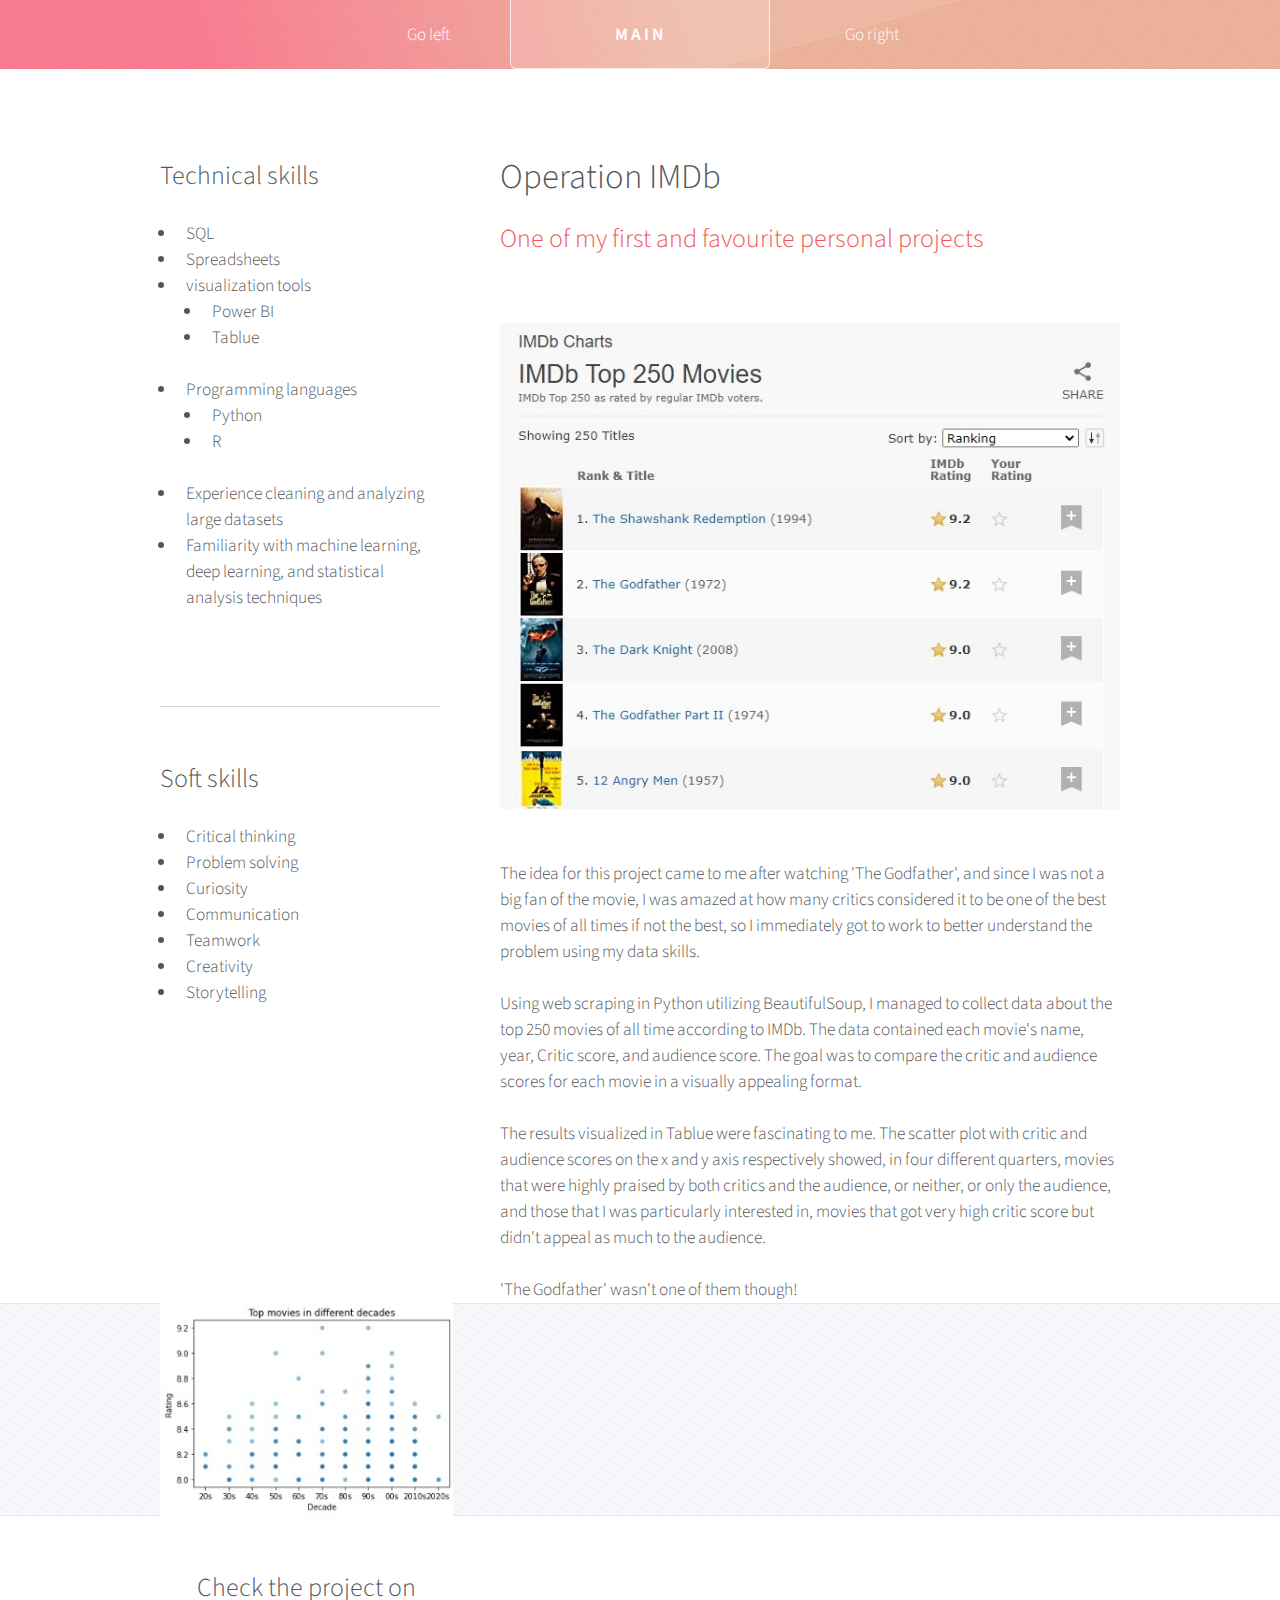
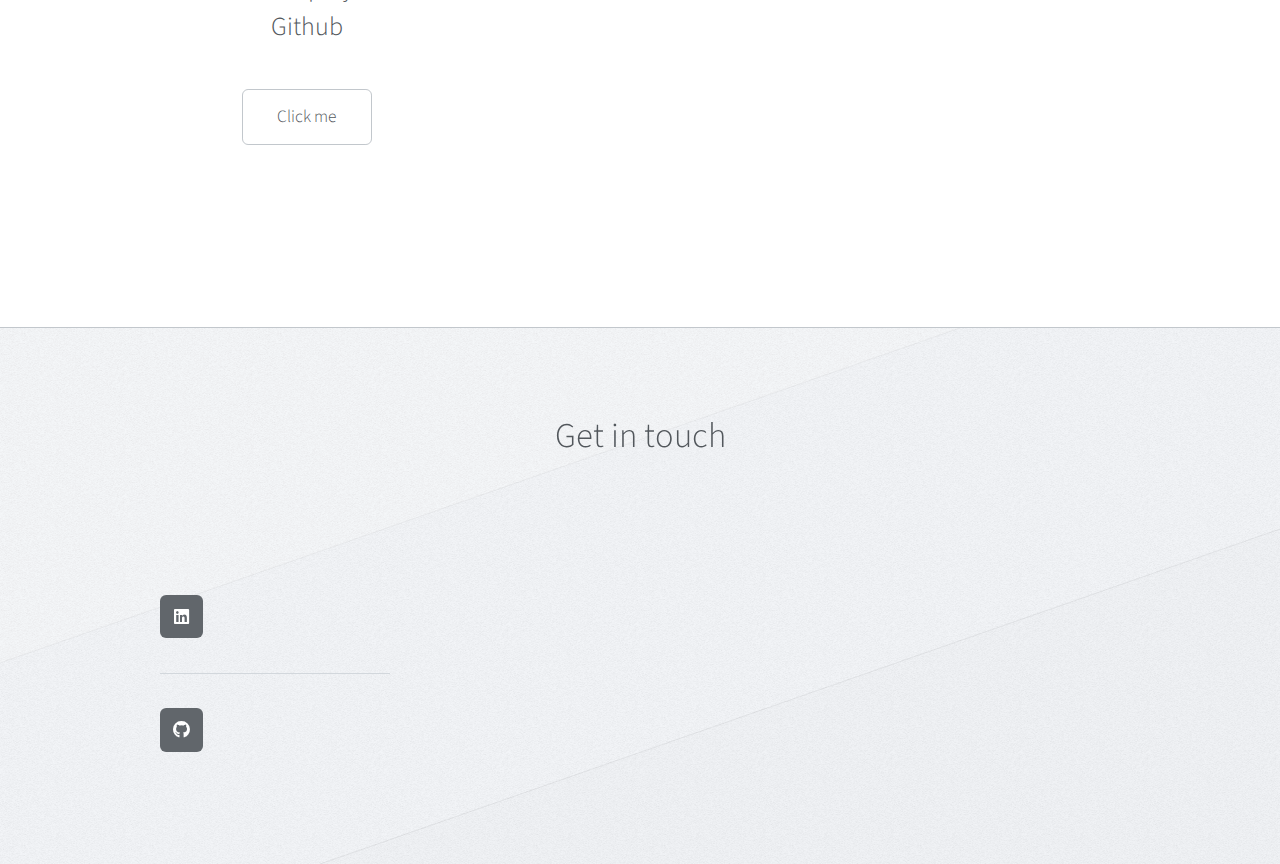
==== commit 17cd8669: "Update left-sidebar.html" ====
--- a/left-sidebar.html
+++ b/left-sidebar.html
@@ -69,6 +69,9 @@
 													<li>Spreadsheets</li>
 													<li>visualization tools <ul> <li>Power BI</li> <li>Tablue</li></ul></li>
 													<li>Programming languages <ul><li>Python</li> <li>R</li></ul></li>
+													<li>Experience cleaning and analyzing large datasets</li>
+													<li>Familiarity with machine learning, deep learning, and statistical analysis techniques</li>
+													
 												</ul>
 											</p>
 											<ul class="actions">
@@ -221,4 +224,4 @@
 			<script src="assets/js/main.js"></script>
 
 	</body>
-</html>+</html>
